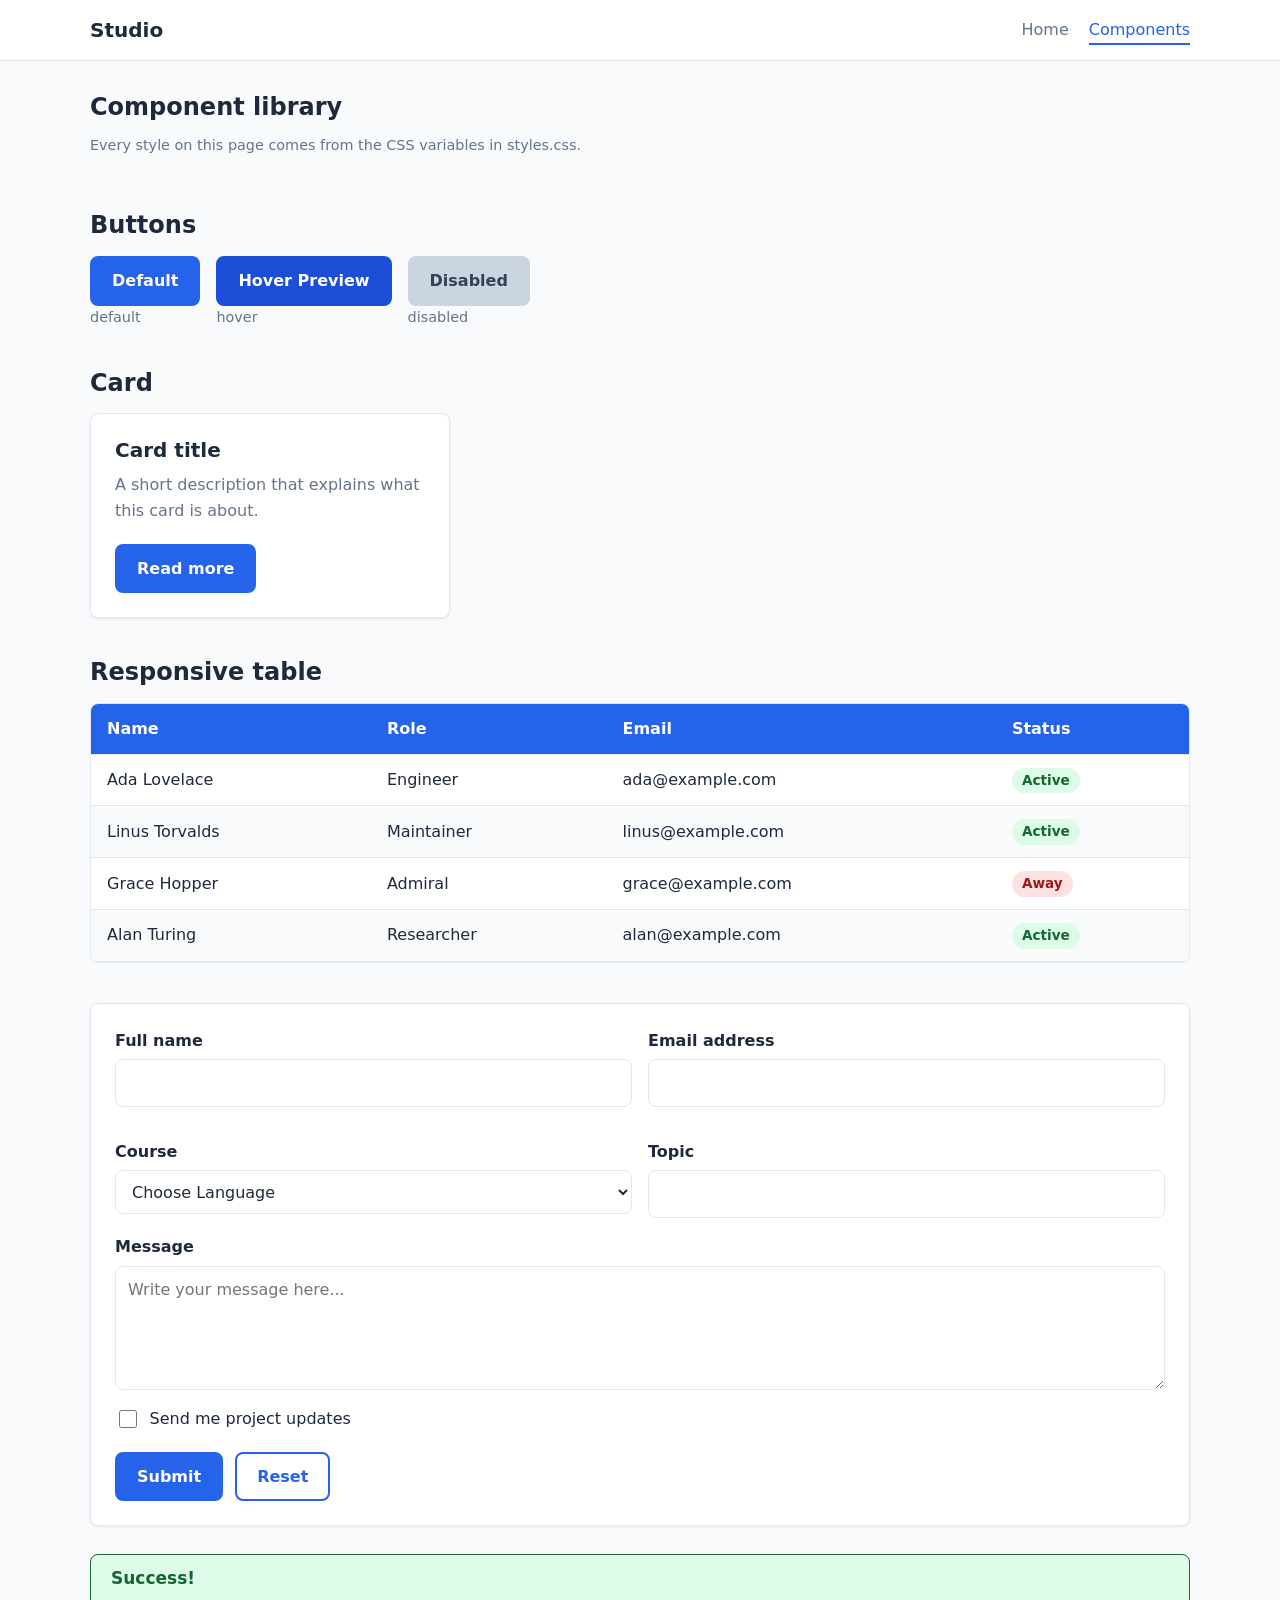
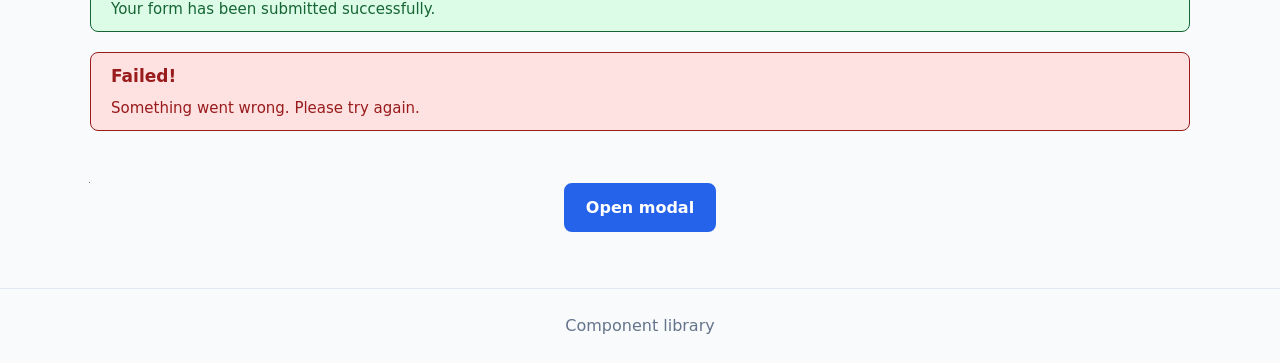
==== components.html @ 7a21454b "Initial commit: add HTML and CSS" ====
<!doctype html>
<html lang="en">
  <head>
    <meta charset="UTF-8" />
    <meta name="viewport" content="width=device-width, initial-scale=1" />
    <title>Studio - Component library</title>
    <link rel="stylesheet" href="css/styles.css" />
  </head>

  <body>
    <header class="site-header">
      <a class="logo" href="index.html">Studio</a>
      <nav>
        <ul>
          <li><a href="index.html">Home</a></li>
          <li><a class="active" href="components.html">Components</a></li>
        </ul>
      </nav>
    </header>

    <main class="container">
      <section class="section">
        <h1>Component library</h1>
        <p class="label">
          Every style on this page comes from the CSS variables in styles.css.
        </p>
      </section>

      <!-- Buttons in three states -->
      <section class="section">
        <h2>Buttons</h2>
        <div class="row">
          <div>
            <button class="btn">Default</button>
            <div class="label">default</div>
          </div>
          <div>
            <button class="btn is-hover">Hover Preview</button>
            <div class="label">hover</div>
          </div>
          <div>
            <button class="btn" disabled>Disabled</button>
            <div class="label">disabled</div>
          </div>
        </div>
      </section>

      <!-- One card component -->
      <section class="section">
        <h2>Card</h2>
        <article class="card" style="max-width: 360px">
          <h3>Card title</h3>
          <p>A short description that explains what this card is about.</p>
          <a class="btn" href="#">Read more</a>
        </article>
      </section>

      <!-- One responsive table -->
      <section class="section">
        <h2>Responsive table</h2>
        <div class="table-wrap">
          <table>
            <thead>
              <tr>
                <th>Name</th>
                <th>Role</th>
                <th>Email</th>
                <th>Status</th>
              </tr>
            </thead>

            <tbody>
              <tr>
                <td>Ada Lovelace</td>
                <td>Engineer</td>
                <td>ada@example.com</td>
                <td><span class="badge">Active</span></td>
              </tr>
              <tr>
                <td>Linus Torvalds</td>
                <td>Maintainer</td>
                <td>linus@example.com</td>
                <td><span class="badge">Active</span></td>
              </tr>
              <tr>
                <td>Grace Hopper</td>
                <td>Admiral</td>
                <td>grace@example.com</td>
                <td><span class="badge off">Away</span></td>
              </tr>
              <tr>
                <td>Alan Turing</td>
                <td>Researcher</td>
                <td>alan@example.com</td>
                <td><span class="badge">Active</span></td>
              </tr>
            </tbody>
          </table>
        </div>
      </section>

      <section class="section" id="form-demo">
        <div class="card">
          <form id="contact-form" action="#" method="get" novalidate>
            <div class="form-grid">
              <div class="form-group">
                <label class="form-label" for="full-name">Full name</label>
                <input
                  class="form-input"
                  id="full-name"
                  name="full-name"
                  type="text"
                  autocomplete="name"
                  required
                />
              </div>
              <div class="form-group">
                <label class="form-label" for="email">Email address</label>
                <input
                  class="form-input"
                  id="email"
                  name="email"
                  type="email"
                  autocomplete="email"
                  required
                />
              </div>
              <div class="form-group">
                <label class="form-label" for="role">Course</label>
                <select class="form-select" id="role" name="role" required>
                  <option value="">Choose Language</option>
                  <option value="student">HTML</option>
                  <option value="designer">CSS</option>
                  <option value="developer">JavaScript</option>
                </select>
              </div>
              <div class="form-group">
                <label class="form-label" for="topic">Topic</label>
                <input class="form-input" id="topic" name="topic" type="text" />
              </div>
            </div>
            <div class="form-group">
              <label class="form-label" for="message">Message</label>
              <textarea
                class="form-textarea"
                id="message"
                name="message"
                rows="4"
                placeholder="Write your message here..."
              ></textarea>
            </div>
            <div class="form-check">
              <input id="updates" name="updates" type="checkbox" value="yes" />
              <label for="updates">Send me project updates</label>
            </div>
            <div class="form-actions">
              <button class="btn" type="submit">Submit</button>
              <button class="btn btn-outline" type="reset">Reset</button>
            </div>
          </form>
        </div>
      </section>

      <!-- Success Alert -->
      <div class="alert alert-success">
        <strong class="alert-title">Success!</strong>
        Your form has been submitted successfully.
      </div>

      <!-- Failed Alert -->
      <div class="alert alert-error">
        <strong class="alert-title">Failed!</strong>
        Something went wrong. Please try again.
      </div>

      <section class="section modal-section">
        <input type="checkbox" id="modal-toggle" class="modal-checkbox" />
        <div class="modal-trigger-wrap">
          <label for="modal-toggle" class="btn modal-trigger">
            Open modal
          </label>
        </div>

        <div class="modal-overlay">
          <section class="modal-container">
            <h3 id="modal-title">Terms of Service</h3>
            <p id="modal-description">
              By accessing and placing an order with Studio, you agree to follow
              the terms and policies that apply to this website and
              communications with Studio. Please review the terms before
              continuing.
            </p>
            <div class="modal-close-row">
              <label for="modal-toggle" class="btn modal-trigger"
                >Close modal</label
              >
            </div>
          </section>
        </div>
      </section>
    </main>

    <footer class="site-footer" style="margin-top: 48px">
      <div class="container">Component library</div>
    </footer>
  </body>
</html>
---- css/styles.css ----
:root {
  --primary: #2563eb;
  --bg: #f8fafc;
  --text: #1e293b;
  --radius: 8px;
  --space: 16px;

  /* extra variables we will also use */
  --primary-dark: #1d4ed8;
  --surface: #ffffff;
  --border: #e2e8f0;
  --muted: #64748b;
  --success-bg: #dcfce7;
  --success-text: #166534;
  --error-bg: #fee2e2;
  --error-text: #991b1b;
  color-scheme: light;
}

@media (prefers-color-scheme: dark) {
  :root {
    --bg: #0f172a;
    --surface: #1e293b;
    --text: #f8fafc;
    --muted: #cbd5e1;
    --border: #475569;
    --primary: #60a5fa;
    --primary-dark: #93c5fd;
    --success-bg: #14532d;
    --success-text: #dcfce7;
    --error-bg: #7f1d1d;
    --error-text: #fee2e2;
    color-scheme: dark;
  }
}

* {
  box-sizing: border-box;
}

body {
  margin: 0;
  font-family:
    system-ui,
    -apple-system,
    "Segoe UI",
    sans-serif;
  background: var(--bg);
  color: var(--text);
  line-height: 1.6;
}

h1,
h2,
h3 {
  line-height: 1.2;
  margin: 0 0 0.5em;
}

p {
  margin: 0 0 1em;
}

a {
  color: var(--primary);
}
.container {
  width: min(100% - 2rem, 1100px);
  margin-inline: auto;
}

/* ---------- Navigation FLEXBOX ---------- */

.site-header {
  display: flex;
  justify-content: space-between;
  align-items: center;
  flex-wrap: wrap;
  gap: var(--space);
  padding: 14px max(16px, calc((100% - 1100px) / 2));
  background: var(--surface);
  border-bottom: 1px solid var(--border);
}

.logo {
  font-weight: 700;
  font-size: 1.25rem;
  color: var(--text);
  text-decoration: none;
}

.site-header ul {
  display: flex;
  gap: 20px;
  list-style: none;
  margin: 0;
  padding: 0;
}

.site-header a:not(.logo) {
  text-decoration: none;
  color: var(--muted);
  padding: 4px 0;
}

.site-header a:not(.logo):hover,
.site-header a.active {
  color: var(--primary);
  border-bottom: 2px solid var(--primary);
}

/* ---------- Hero ---------- */

.hero {
  padding: 64px 0 40px;
}

.hero p {
  max-width: 60ch;
  color: var(--muted);
  font-size: 1.125rem;
}

.hero .actions {
  display: flex;
  gap: 12px;
  flex-wrap: wrap;
  margin-top: 24px;
}

/* ---------- Buttons ---------- */

.btn {
  display: inline-block;
  padding: 10px 20px;
  font: inherit;
  font-weight: 600;
  color: #fff;
  background: var(--primary);
  border: 2px solid var(--primary);
  border-radius: var(--radius);
  text-decoration: none;
  cursor: pointer;
}

/* hover state */

.btn:hover:not(:disabled),
.btn.is-hover {
  background: var(--primary-dark);
  border-color: var(--primary-dark);
}

.btn:focus-visible {
  outline: 3px solid #93b4f8;
  outline-offset: 2px;
}

/* disabled state */

.btn:disabled {
  background: #cbd5e1;
  border-color: #cbd5e1;
  color: #334155;
  cursor: not-allowed;
}

.btn-outline {
  background: transparent;
  color: var(--primary);
}

.btn-outline:hover:not(:disabled) {
  background: var(--primary);
  color: #fff;
}

/* ---------- Card ---------- */

.card {
  background: var(--surface);
  border: 1px solid var(--border);
  border-radius: var(--radius);
  padding: 24px;
  box-shadow: 0 1px 3px rgba(15, 23, 42, 0.08);
}

.card h3 {
  font-size: 1.25rem;
}

.card p {
  color: var(--muted);
}

.card .btn {
  margin-top: 4px;
}

/* ---------- Main content = GRID ---------- */

/* Default Mobile: 1 column */
.grid {
  display: grid;
  grid-template-columns: 1fr;
  gap: 24px;
  padding-bottom: 48px;
}

.grid .wide {
  grid-column: 1 / -1;
}

/* mobile Screens */

@media (max-width: 700px) {
  .grid {
    grid-template-columns: 1fr;
  }
}

/* Tablet Screens */
@media (min-width: 650px) {
  .grid {
    grid-template-columns: repeat(2, 1fr);
  }
}

/* Desktop Screens */
@media (min-width: 1024px) {
  .grid {
    grid-template-columns: repeat(3, 1fr);
  }
}

/* ---------- Responsive table ---------- */
.table-wrap {
  overflow-x: auto;
  border: 1px solid var(--border);
  border-radius: var(--radius);
  background: var(--surface);
}

table {
  width: 100%;
  min-width: 520px;
  border-collapse: collapse;
}

th,
td {
  padding: 12px 16px;
  text-align: left;
  border-bottom: 1px solid var(--border);
}

th {
  background: var(--primary);
  color: #fff;
  white-space: nowrap;
}

/* zebra rows */
tbody tr:nth-child(even) {
  background: var(--bg);
}

tbody tr:hover {
  background: color-mix(in srgb, var(--primary) 10%, var(--surface));
}

.badge {
  display: inline-block;
  min-width: 60px;
  text-align: center;
  padding: 2px 10px;
  border-radius: 999px;
  font-size: 0.85rem;
  font-weight: 700;
  background: var(--success-bg);
  color: var(--success-text);
}

.badge.off {
  background: var(--error-bg);
  color: var(--error-text);
  /* how to make the width like badge and not change with the text inside it? */
  
}

/* ---------- Components page helpers ---------- */
.section {
  padding: 32px 0 8px;
}

.section > h2 {
  margin-bottom: 16px;
}

.row {
  display: flex;
  flex-wrap: wrap;
  gap: 16px;
  align-items: center;
}

.label {
  color: var(--muted);
  font-size: 0.9rem;
}

/* .swatches {
  display: grid;
  grid-template-columns: repeat(auto-fit, minmax(140px, 1fr));
  gap: 16px;
}

.swatch {
  border: 1px solid var(--border);
  border-radius: var(--radius);
  overflow: hidden;
  background: var(--surface);
}

.swatch i {
  display: block;
  height: 56px;
}

.swatch code {
  display: block;
  padding: 8px 12px;
  font-size: 0.85rem;
} */

/* ---------- Footer ---------- */

.site-footer {
  border-top: 1px solid var(--border);
  padding: 24px 0;
  color: var(--muted);
  text-align: center;
}

/* Form Elements */
.form-grid {
  display: grid;
  grid-template-columns: repeat(2, minmax(0, 1fr));
  gap: 16px;
}

.form-group {
  margin-bottom: 16px;
  min-width: 0;
}

.form-label {
  display: block;
  font-weight: 600;
  margin-bottom: 6px;
  color: var(--text);
}

.form-input,
.form-select,
.form-textarea {
  display: block;
  width: 100%;
  min-height: 44px;
  padding: 10px 12px;
  font: inherit;
  color: var(--text);
  background: var(--surface);
  border: 1px solid var(--border);
  border-radius: var(--radius);
}

.form-input:focus,
.form-select:focus,
.form-textarea:focus {
  outline: 2px solid var(--primary);
  outline-offset: 2px;
}

.form-help {
  display: block;
  color: var(--muted);
  font-size: 0.875rem;
  margin-top: 4px;
}

.form-check {
  display: flex;
  align-items: flex-start;
  gap: 10px;
  margin: 12px 0 16px;
}

.form-check input {
  width: 1.1rem;
  height: 1.1rem;
  margin-top: 0.25rem;
  accent-color: var(--primary);
}

.form-actions {
  display: flex;
  flex-wrap: wrap;
  gap: 12px;
  align-items: center;
}

/* Alert / Notification */
.alert {
  padding: 10px 20px;
  margin: 20px auto;
  max-width: 100%;
  border: 1px solid var(--border);
  border-radius: 8px;
  font-size: 15px;
}

/* Success Alert */
.alert-success {
  background-color: var(--success-bg);
  color: var(--success-text);
  border-color: #166534;
}

/* Failed Alert */
.alert-error {
  background-color: var(--error-bg);
  color: var(--error-text);
  border-color: #991b1b;
}

.alert strong {
  display: block;
  margin-bottom: 5px;
  font-size: 17px;
}

/* CheckBox */
.modal-checkbox {
  position: absolute;
  width: 1px;
  height: 1px;
  padding: 0;
  margin: -1px;
  overflow: hidden;
  border: 0;
}

.modal-checkbox:focus-visible ~ .modal-trigger {
  outline: 3px solid var(--primary);
  outline-offset: 3px;
}

.modal-trigger {
  cursor: pointer;
}

.modal-container {
  width: min(100%, 560px);
  max-height: min(85vh, 700px);
  overflow-y: auto;
  padding: 28px;
  background: var(--surface);
  color: var(--text);
  border: 1px solid var(--border);
  border-radius: 12px;
  box-shadow: 0 20px 60px rgba(0, 0, 0, 0.3);
}

.modal-overlay {
  position: fixed;
  inset: 0;
  z-index: 1000;
  display: flex;
  align-items: center;
  justify-content: center;
  padding: 20px;
  background: rgba(2, 6, 23, 0.72);
  opacity: 0;
  visibility: hidden;
  pointer-events: none;
  transition:
    opacity 0.2s ease,
    visibility 0.2s ease;
}

.modal-checkbox:checked ~ .modal-overlay {
  opacity: 1;
  visibility: visible;
  pointer-events: auto;
}

.modal-trigger-wrap {
  display: flex;
  justify-content: center;
  align-items: center;
  width: 100%;
}

.modal-close-row {
  display: flex;
  justify-content: center;
  margin-top: 15px;
}

#modal-title {
  font-weight: 700;
  font-size: 1.25rem;
}

#modal-description {
  color: var(--muted);
  font-size: 1.05rem;
  line-height: 1.5;
}
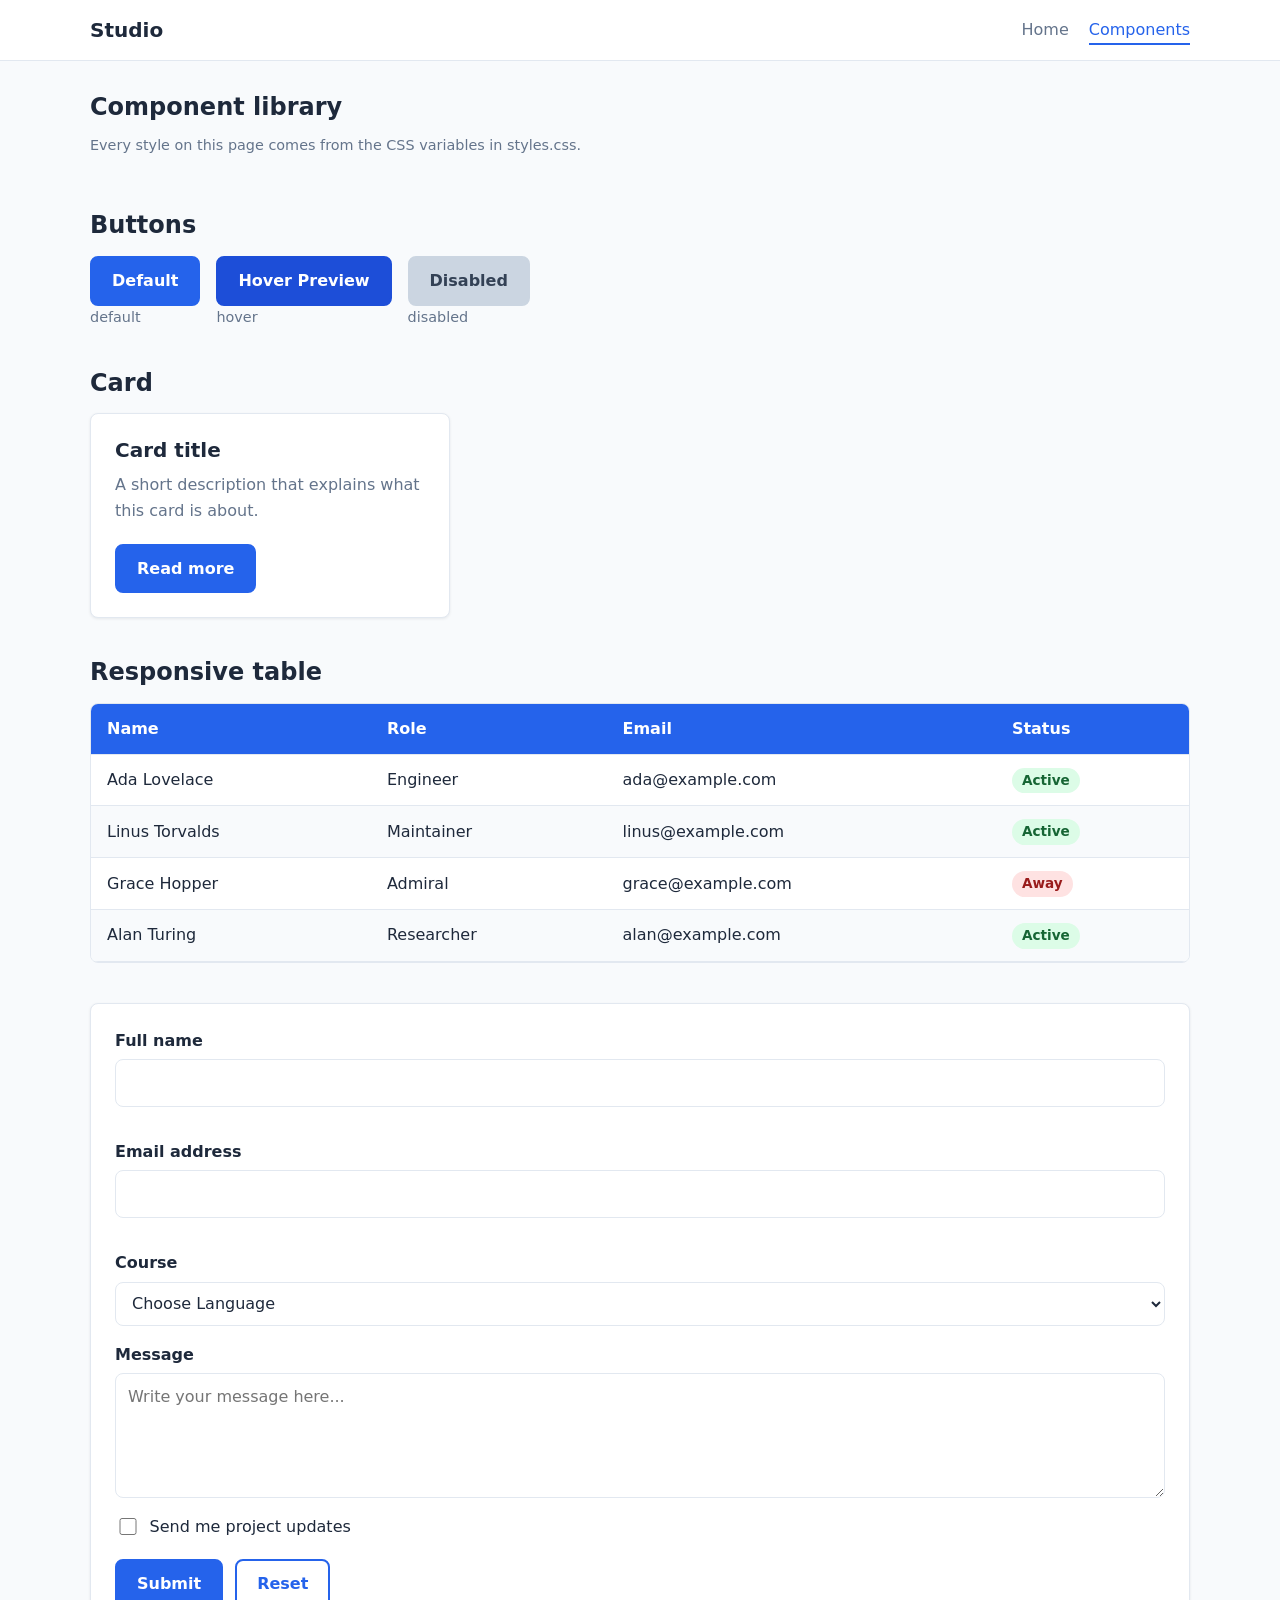
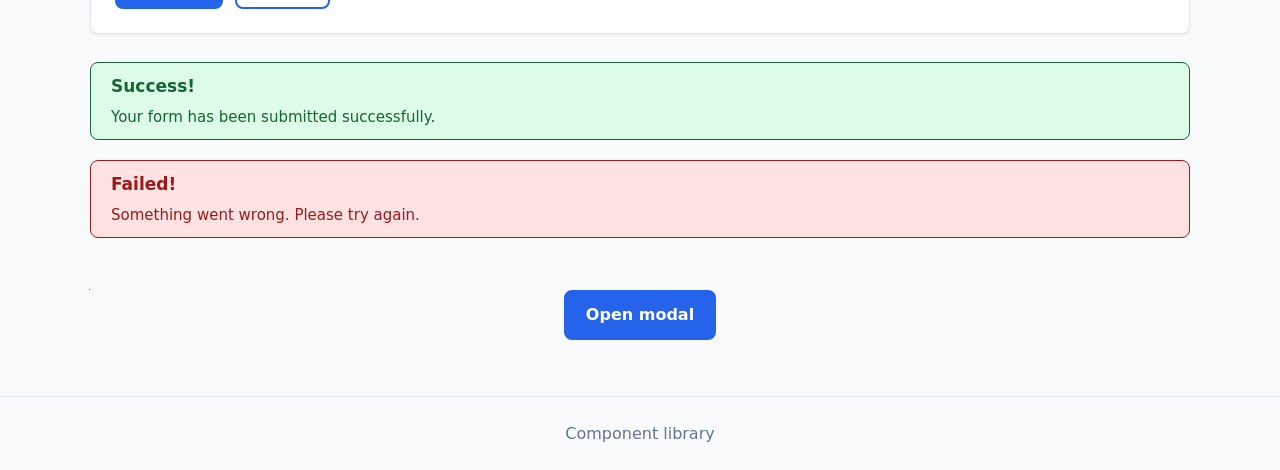
==== commit 327a2e42: "Edited" ====
--- a/components.html
+++ b/components.html
@@ -134,10 +134,6 @@
                   <option value="developer">JavaScript</option>
                 </select>
               </div>
-              <div class="form-group">
-                <label class="form-label" for="topic">Topic</label>
-                <input class="form-input" id="topic" name="topic" type="text" />
-              </div>
             </div>
             <div class="form-group">
               <label class="form-label" for="message">Message</label>
--- a/css/styles.css
+++ b/css/styles.css
@@ -284,8 +284,6 @@
 .badge.off {
   background: var(--error-bg);
   color: var(--error-text);
-  /* how to make the width like badge and not change with the text inside it? */
-  
 }
 
 /* ---------- Components page helpers ---------- */
@@ -309,30 +307,6 @@
   font-size: 0.9rem;
 }
 
-/* .swatches {
-  display: grid;
-  grid-template-columns: repeat(auto-fit, minmax(140px, 1fr));
-  gap: 16px;
-}
-
-.swatch {
-  border: 1px solid var(--border);
-  border-radius: var(--radius);
-  overflow: hidden;
-  background: var(--surface);
-}
-
-.swatch i {
-  display: block;
-  height: 56px;
-}
-
-.swatch code {
-  display: block;
-  padding: 8px 12px;
-  font-size: 0.85rem;
-} */
-
 /* ---------- Footer ---------- */
 
 .site-footer {
@@ -345,7 +319,7 @@
 /* Form Elements */
 .form-grid {
   display: grid;
-  grid-template-columns: repeat(2, minmax(0, 1fr));
+  grid-template-columns: repeat(1, minmax(0, 1fr));
   gap: 16px;
 }
 
